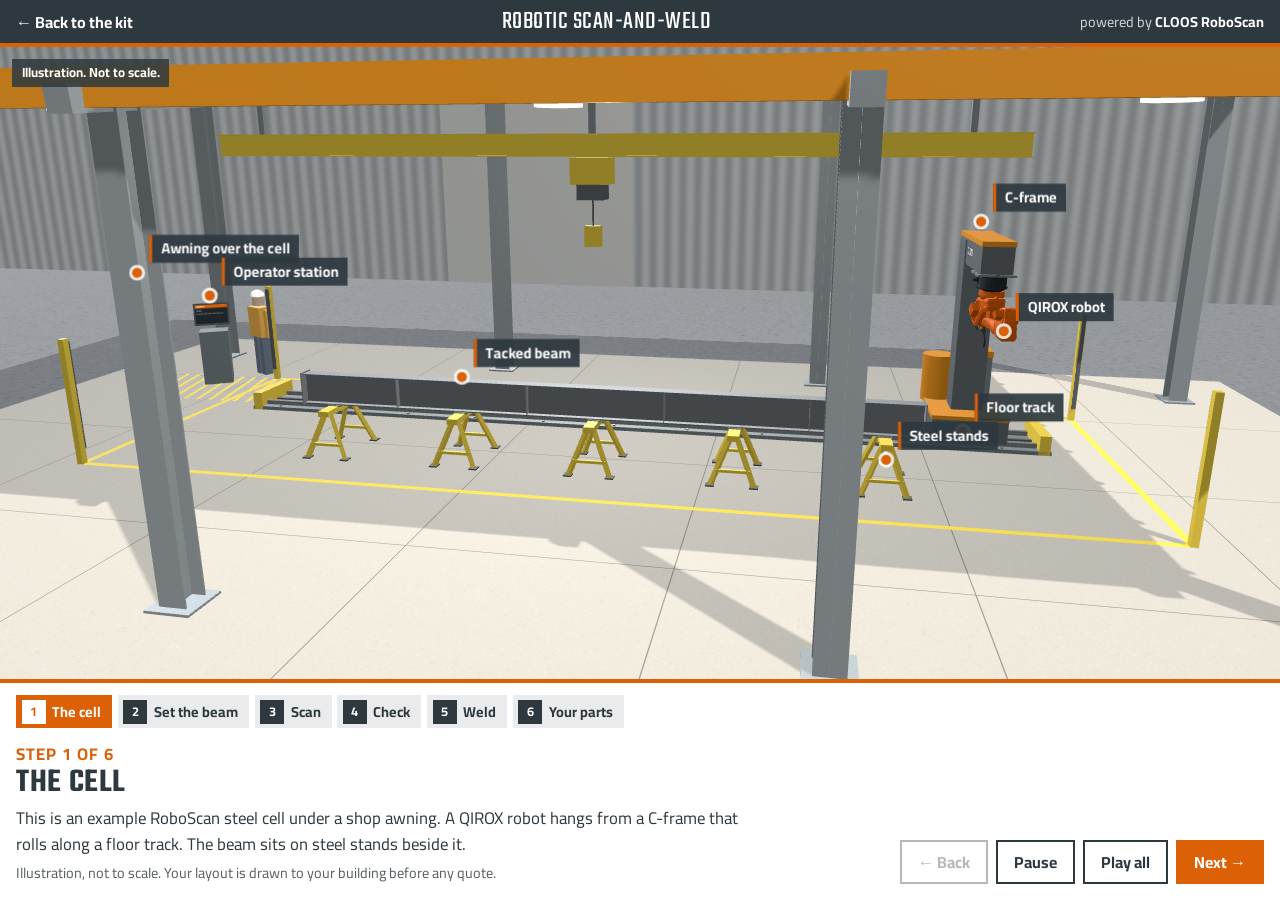
==== cell/index.html @ bac0d588 "Update RoboScan kit site" ====
<!doctype html>
<html lang="en">
<head>
<meta charset="utf-8">
<meta name="viewport" content="width=device-width, initial-scale=1, viewport-fit=cover">
<title>RoboScan steel cell in 3D | Robotic Scan-and-Weld</title>
<meta name="description" content="A step by step 3D look at a RoboScan steel cell: set the beam, scan it, check the joints, weld. Illustration, not to scale.">
<meta property="og:title" content="RoboScan steel cell in 3D">
<meta property="og:description" content="Set the beam, scan it, check the joints, weld. Illustration, not to scale.">
<meta property="og:image" content="https://cameroon3426.github.io/roboscan-kit/cell/poster.jpg">
<meta name="theme-color" content="#2e393f">
<link rel="stylesheet" href="cell.css">
</head>
<body data-step="1">
<header class="bar">
  <a class="bar__back" href="../">&larr; <span>Back to the kit</span></a>
  <p class="bar__name">Robotic Scan-and-Weld</p>
  <p class="powered">powered by <b>CLOOS RoboScan</b></p>
</header>

<main class="view">
  <div id="stage" class="stage" aria-label="3D view of a RoboScan steel cell. Drag to look around."></div>
  <div id="tags" class="tags" aria-hidden="true"></div>
  <p class="chip chip--note">Illustration. Not to scale.</p>
  <p class="chip chip--sped" id="sped" hidden>Shown sped up</p>
  <div class="loading" aria-live="polite"><span>Loading the 3D cell</span></div>
  <div class="fallback" id="fallback">
    <h1>The 3D view could not start</h1>
    <p data-why>This browser has 3D turned off.</p>
    <p><a class="btn btn--primary" href="../#walk-4">See the cell on video instead</a></p>
  </div>
</main>

<section class="panel" aria-label="Walkthrough">
  <ol class="chips" aria-label="Steps">
    <li><button type="button" data-go="1"><span class="chips__n">1</span><span class="chips__t">The cell</span></button></li>
    <li><button type="button" data-go="2"><span class="chips__n">2</span><span class="chips__t">Set the beam</span></button></li>
    <li><button type="button" data-go="3"><span class="chips__n">3</span><span class="chips__t">Scan</span></button></li>
    <li><button type="button" data-go="4"><span class="chips__n">4</span><span class="chips__t">Check</span></button></li>
    <li><button type="button" data-go="5"><span class="chips__n">5</span><span class="chips__t">Weld</span></button></li>
    <li><button type="button" data-go="6"><span class="chips__n">6</span><span class="chips__t">Your parts</span></button></li>
  </ol>
  <div class="panel__body">
    <article data-step="1">
      <p class="kicker">Step 1 of 6</p>
      <h1>The cell</h1>
      <p>This is an example RoboScan steel cell under a shop awning. A QIROX robot hangs from a C-frame that rolls along a floor track. The beam sits on steel stands beside it.</p>
<p class="note">Illustration, not to scale. Your layout is drawn to your building before any quote.</p>    </article>
    <article data-step="2" hidden>
      <p class="kicker">Step 2 of 6</p>
      <h1>Set the beam</h1>
      <p>The crane sets the tacked beam on the stands. Tacks stay under 5 mm (0.20 in) and off the corners. The track has to be longer than the longest part.</p>
    </article>
    <article data-step="3" hidden>
      <p class="kicker">Step 3 of 6</p>
      <h1>Scan it</h1>
      <p>The C-frame drives the length of the beam while the laser scanner measures it. The program is made from the scan, so nobody teaches points by hand.</p>
    </article>
    <article data-step="4" hidden>
      <p class="kicker">Step 4 of 6</p>
      <h1>Check the joints</h1>
      <p>The scan finds the joints the laser can see. The operator checks them on the screen, then starts the weld. Joints on the far side are out of view, so the beam is turned for those.</p>
    </article>
    <article data-step="5" hidden>
      <p class="kicker">Step 5 of 6</p>
      <h1>Weld</h1>
      <p>The robot welds each joint the scan found. The C-frame moves to the next stiffener on its own.</p>
<p class="note">Shown sped up. Weld time depends on your part.</p>    </article>
    <article data-step="6" hidden>
      <p class="kicker">Step 6 of 6</p>
      <h1>Your parts next</h1>
      <p>Every shop and every part is different. Send a drawing or a photo to your JPS rep and we run a fit check before any quote.</p>
      <p class="cta">
        <a class="btn btn--primary" href="mailto:cjj@jpsint.com?subject=RoboScan%20fit%20check">Email Casey Janes</a>
        <a class="btn btn--ghost" href="../">Back to the kit</a>
      </p>
    </article>
  </div>
  <div class="panel__ctrl">
    <button type="button" class="btn btn--ghost" id="prev">&larr; Back</button>
    <button type="button" class="btn btn--ghost" id="play" aria-pressed="false"><span>Pause</span></button>
    <button type="button" class="btn btn--ghost btn--tour" id="tour" aria-pressed="false">Play all</button>
    <button type="button" class="btn btn--primary" id="next">Next &rarr;</button>
  </div>
</section>

<script src="vendor/three.min.js"></script>
<script src="vendor/OrbitControls.js"></script>
<script src="qrc410.js"></script>
<script src="scene.js"></script>
</body>
</html>
---- cell/cell.css ----
/* RoboScan 3D cell page. Same tokens as the kit page: black-grey carries it, orange marks what matters. */
@font-face { font-family: "Teko"; font-weight: 300 700; font-display: swap; src: url(../static/fonts/Teko-latin.woff2) format("woff2"); }
@font-face { font-family: "Cairo"; font-weight: 200 1000; font-display: swap; src: url(../static/fonts/Cairo-latin.woff2) format("woff2"); }

:root {
  --orange: #db6006;
  --orange-hover: #e16d18;
  --bg-100: #2e393f;
  --bg-80: #585f64;
  --bg-20: #d5d7d8;
  --bg-10: #eaebec;
  --white: #fff;
  --font-display: "Teko", "Bahnschrift Condensed", "Arial Narrow", sans-serif;
  --font-body: "Cairo", "Segoe UI", Arial, system-ui, sans-serif;
  --panel-h: 15.5rem;
}
*, *::before, *::after { box-sizing: border-box; }
[hidden] { display: none !important; }
html, body { height: 100%; }
body {
  margin: 0; background: var(--bg-100); color: var(--white);
  font-family: var(--font-body); font-size: 16px; line-height: 1.5;
  display: grid; grid-template-rows: auto 1fr auto; overflow: hidden;
  -webkit-font-smoothing: antialiased;
}

.bar { display: flex; align-items: center; gap: 1rem; padding: .55rem 1rem; border-bottom: 4px solid var(--orange); background: var(--bg-100); }
.bar__back { color: var(--white); text-decoration: none; font-weight: 700; white-space: nowrap; }
.bar__back:hover span { text-decoration: underline; }
.bar__name { margin: 0; font-family: var(--font-display); font-size: 1.6rem; line-height: 1; letter-spacing: .02em; text-transform: uppercase; flex: 1; text-align: center; }
.powered { margin: 0; font-size: .9rem; color: var(--bg-20); white-space: nowrap; }
.powered b { color: var(--white); }

.view { position: relative; min-height: 0; }
.stage { position: absolute; inset: 0; }
.stage canvas { display: block; width: 100%; height: 100%; touch-action: none; cursor: grab; }
.stage canvas:active { cursor: grabbing; }

.tags { position: absolute; inset: 0; pointer-events: none; overflow: hidden; }
.tag { position: absolute; left: 0; top: 0; opacity: 0; transition: opacity .35s; will-change: transform; }
.tag.on { opacity: 1; }
.tag::before { content: ""; position: absolute; left: -5px; top: -5px; width: 10px; height: 10px; border-radius: 50%; background: var(--orange); box-shadow: 0 0 0 3px rgba(255,255,255,.85); }
.tag span { position: absolute; left: 12px; bottom: 10px; white-space: nowrap; background: rgba(46,57,63,.92); color: var(--white); font-weight: 700; font-size: .92rem; padding: .2rem .55rem; border-left: 3px solid var(--orange); }

.chip { position: absolute; z-index: 2; margin: 0; padding: .25rem .6rem; font-size: .82rem; font-weight: 700; background: rgba(46,57,63,.85); }
.chip--note { left: .75rem; top: .75rem; }
.chip--sped { right: .75rem; top: .75rem; background: var(--orange); }

.loading { position: absolute; inset: 0; display: grid; place-items: center; background: var(--bg-100); font-family: var(--font-display); font-size: 1.8rem; letter-spacing: .04em; text-transform: uppercase; transition: opacity .5s; }
body.ready .loading { opacity: 0; pointer-events: none; }
.fallback { display: none; position: absolute; inset: 0; padding: 2rem 1rem; text-align: center; background: var(--bg-100); }
body.no3d .fallback { display: block; }
body.no3d .loading { display: none; }
.fallback h1 { font-family: var(--font-display); font-weight: 600; text-transform: uppercase; font-size: 2rem; margin: 0 0 .5rem; }

.panel { background: var(--white); color: var(--bg-100); border-top: 4px solid var(--orange); display: grid; grid-template-columns: 1fr auto; grid-template-areas: "chips chips" "body ctrl"; gap: .5rem 1.5rem; padding: .75rem 1rem 1rem; }
.chips { grid-area: chips; list-style: none; margin: 0; padding: 0; display: flex; gap: .35rem; overflow-x: auto; scrollbar-width: none; }
.chips::-webkit-scrollbar { display: none; }
.chips button { display: flex; align-items: center; gap: .4rem; border: 0; background: var(--bg-10); color: var(--bg-100); font: inherit; font-weight: 700; font-size: .9rem; padding: .3rem .7rem .3rem .35rem; cursor: pointer; white-space: nowrap; }
.chips__n { display: inline-grid; place-items: center; width: 1.5rem; height: 1.5rem; background: var(--bg-100); color: var(--white); font-size: .8rem; }
.chips button.done .chips__n { background: var(--bg-80); }
.chips button.on { background: var(--orange); color: var(--white); }
.chips button.on .chips__n { background: var(--white); color: var(--orange); }
.chips button:focus-visible, .btn:focus-visible { outline: 3px solid var(--orange); outline-offset: 2px; }

.panel__body { grid-area: body; min-width: 0; }
.panel__body article { max-width: 46rem; }
.kicker { margin: .1rem 0 0; color: var(--orange); font-weight: 700; font-size: .85rem; text-transform: uppercase; letter-spacing: .06em; }
.panel h1 { margin: 0; font-family: var(--font-display); font-weight: 600; text-transform: uppercase; font-size: 2.1rem; line-height: 1; letter-spacing: .02em; }
.panel p { margin: .35rem 0 0; font-size: 1.05rem; }
.panel .note { font-size: .9rem; color: var(--bg-80); }
.cta { display: flex; flex-wrap: wrap; gap: .5rem; margin-top: .75rem !important; }

.panel__ctrl { grid-area: ctrl; display: flex; align-items: flex-end; gap: .5rem; }
.btn { display: inline-flex; align-items: center; justify-content: center; min-height: 2.75rem; padding: .45rem 1rem; border: 2px solid var(--bg-100); background: transparent; color: var(--bg-100); font: inherit; font-weight: 700; text-decoration: none; cursor: pointer; white-space: nowrap; }
.btn:disabled { opacity: .35; cursor: default; }
.btn--primary { background: var(--orange); border-color: var(--orange); color: var(--white); }
.btn--primary:hover { background: var(--orange-hover); border-color: var(--orange-hover); }
.btn--ghost:hover:not(:disabled) { background: var(--bg-10); }
.btn--tour[aria-pressed="true"] { background: var(--bg-100); color: var(--white); }
body.stepdone #next { animation: nudge 1.6s ease-in-out infinite; }
@keyframes nudge { 0%, 100% { box-shadow: 0 0 0 0 rgba(219,96,6,.0); } 50% { box-shadow: 0 0 0 6px rgba(219,96,6,.35); } }

/* clean frame for stills: no chrome, just the scene */
body.clean .bar, body.clean .panel, body.clean .chip, body.clean .tags { display: none; }
body.clean { grid-template-rows: 1fr; }

@media (max-width: 760px) {
  .bar { gap: .5rem; padding: .45rem .75rem; }
  .bar__back span { display: none; }
  .bar__name { font-size: 1.25rem; text-align: left; }
  .powered { font-size: .75rem; }
  .panel { grid-template-columns: 1fr; grid-template-areas: "chips" "body" "ctrl"; padding: .6rem .75rem .75rem; gap: .4rem; }
  .chips__t { display: none; }
  .chips button { padding: .3rem; }
  .chips button.on .chips__t { display: inline; }
  .panel h1 { font-size: 1.7rem; }
  .panel p { font-size: .95rem; }
  .panel__ctrl { justify-content: space-between; }
  .panel__ctrl .btn { flex: 1; padding: .4rem .5rem; }
  .btn--tour { display: none; }
  .tag span { font-size: .78rem; }
}
@media (prefers-reduced-motion: reduce) { body.stepdone #next { animation: none; } }
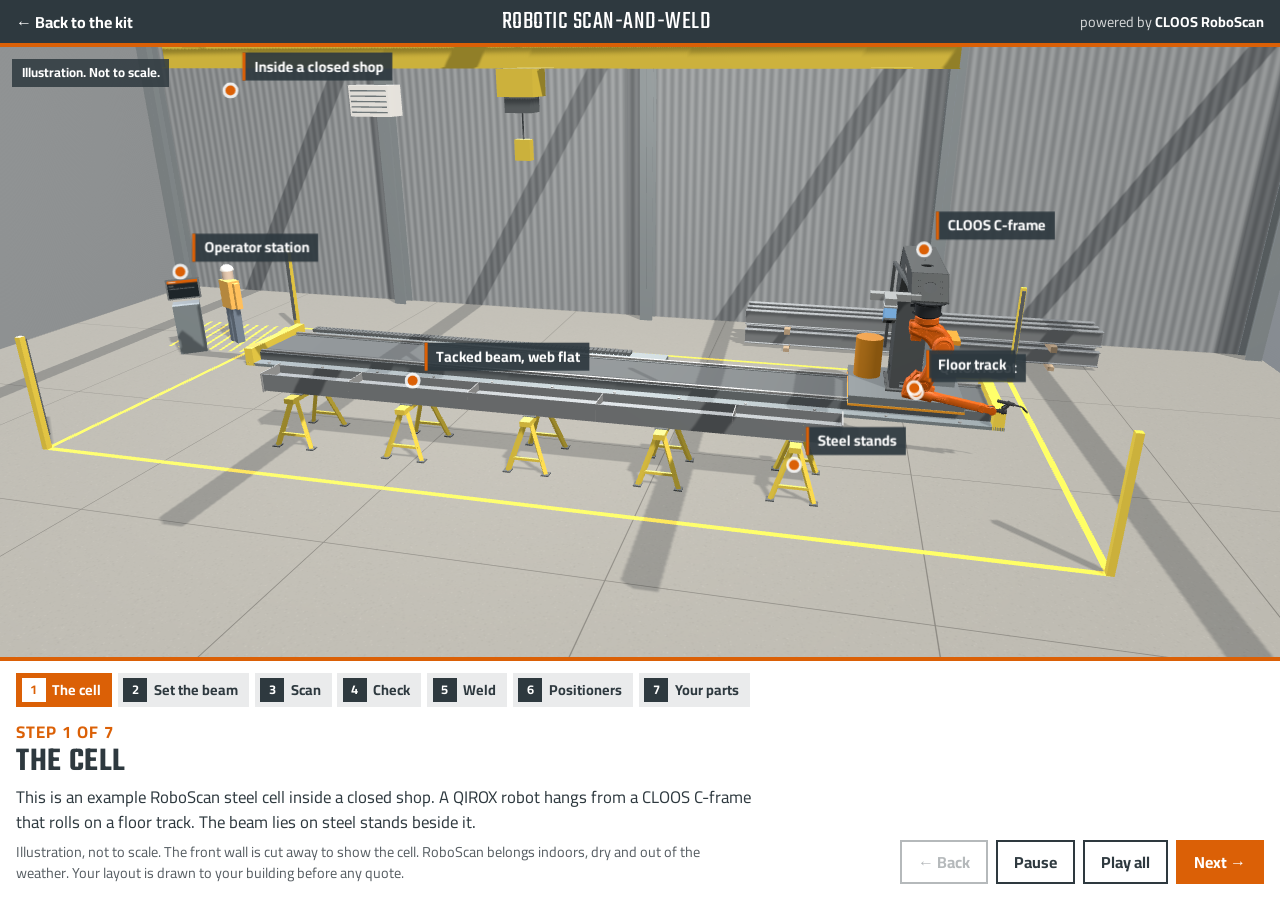
==== commit 87f7dfb7: "Update RoboScan kit site" ====
--- a/cell/index.html
+++ b/cell/index.html
@@ -38,36 +38,42 @@
     <li><button type="button" data-go="3"><span class="chips__n">3</span><span class="chips__t">Scan</span></button></li>
     <li><button type="button" data-go="4"><span class="chips__n">4</span><span class="chips__t">Check</span></button></li>
     <li><button type="button" data-go="5"><span class="chips__n">5</span><span class="chips__t">Weld</span></button></li>
-    <li><button type="button" data-go="6"><span class="chips__n">6</span><span class="chips__t">Your parts</span></button></li>
+    <li><button type="button" data-go="6"><span class="chips__n">6</span><span class="chips__t">Positioners</span></button></li>
+    <li><button type="button" data-go="7"><span class="chips__n">7</span><span class="chips__t">Your parts</span></button></li>
   </ol>
   <div class="panel__body">
     <article data-step="1">
-      <p class="kicker">Step 1 of 6</p>
+      <p class="kicker">Step 1 of 7</p>
       <h1>The cell</h1>
-      <p>This is an example RoboScan steel cell under a shop awning. A QIROX robot hangs from a C-frame that rolls along a floor track. The beam sits on steel stands beside it.</p>
-<p class="note">Illustration, not to scale. Your layout is drawn to your building before any quote.</p>    </article>
+      <p>This is an example RoboScan steel cell inside a closed shop. A QIROX robot hangs from a CLOOS C-frame that rolls on a floor track. The beam lies on steel stands beside it.</p>
+<p class="note">Illustration, not to scale. The front wall is cut away to show the cell. RoboScan belongs indoors, dry and out of the weather. Your layout is drawn to your building before any quote.</p>    </article>
     <article data-step="2" hidden>
-      <p class="kicker">Step 2 of 6</p>
+      <p class="kicker">Step 2 of 7</p>
       <h1>Set the beam</h1>
-      <p>The crane sets the tacked beam on the stands. Tacks stay under 5 mm (0.20 in) and off the corners. The track has to be longer than the longest part.</p>
+      <p>The crane sets the tacked beam on the stands, web flat. Tacks stay under 5 mm (0.20 in) and off the corners. The track has to be longer than the longest part.</p>
     </article>
     <article data-step="3" hidden>
-      <p class="kicker">Step 3 of 6</p>
+      <p class="kicker">Step 3 of 7</p>
       <h1>Scan it</h1>
-      <p>The C-frame drives the length of the beam while the laser scanner measures it. The program is made from the scan, so nobody teaches points by hand.</p>
+      <p>The laser scanner rides on the C-frame. As the C-frame drives the length of the beam, it scans the web and every joint the robot is about to weld. The program is made from the scan, so nobody teaches points by hand.</p>
     </article>
     <article data-step="4" hidden>
-      <p class="kicker">Step 4 of 6</p>
+      <p class="kicker">Step 4 of 7</p>
       <h1>Check the joints</h1>
-      <p>The scan finds the joints the laser can see. The operator checks them on the screen, then starts the weld. Joints on the far side are out of view, so the beam is turned for those.</p>
+      <p>The scan finds the joints the laser can see. The operator checks them on the screen, then starts the weld. Joints on the underside are out of view, so the beam is turned for those.</p>
     </article>
     <article data-step="5" hidden>
-      <p class="kicker">Step 5 of 6</p>
+      <p class="kicker">Step 5 of 7</p>
       <h1>Weld</h1>
-      <p>The robot welds each joint the scan found. The C-frame moves to the next stiffener on its own.</p>
+      <p>The robot welds each joint the scan found. The C-frame moves it along the beam from joint to joint.</p>
 <p class="note">Shown sped up. Weld time depends on your part.</p>    </article>
     <article data-step="6" hidden>
-      <p class="kicker">Step 6 of 6</p>
+      <p class="kicker">Step 6 of 7</p>
+      <h1>Option: positioners</h1>
+      <p>Instead of stands, the beam can sit in two ring positioners. They turn the beam so the joints on the other side face the robot.</p>
+<p class="note">An option. Ask your JPS rep what fits your parts.</p>    </article>
+    <article data-step="7" hidden>
+      <p class="kicker">Step 7 of 7</p>
       <h1>Your parts next</h1>
       <p>Every shop and every part is different. Send a drawing or a photo to your JPS rep and we run a fit check before any quote.</p>
       <p class="cta">
@@ -87,6 +93,7 @@
 <script src="vendor/three.min.js"></script>
 <script src="vendor/OrbitControls.js"></script>
 <script src="qrc410.js"></script>
+<script src="cframe.js"></script>
 <script src="scene.js"></script>
 </body>
 </html>
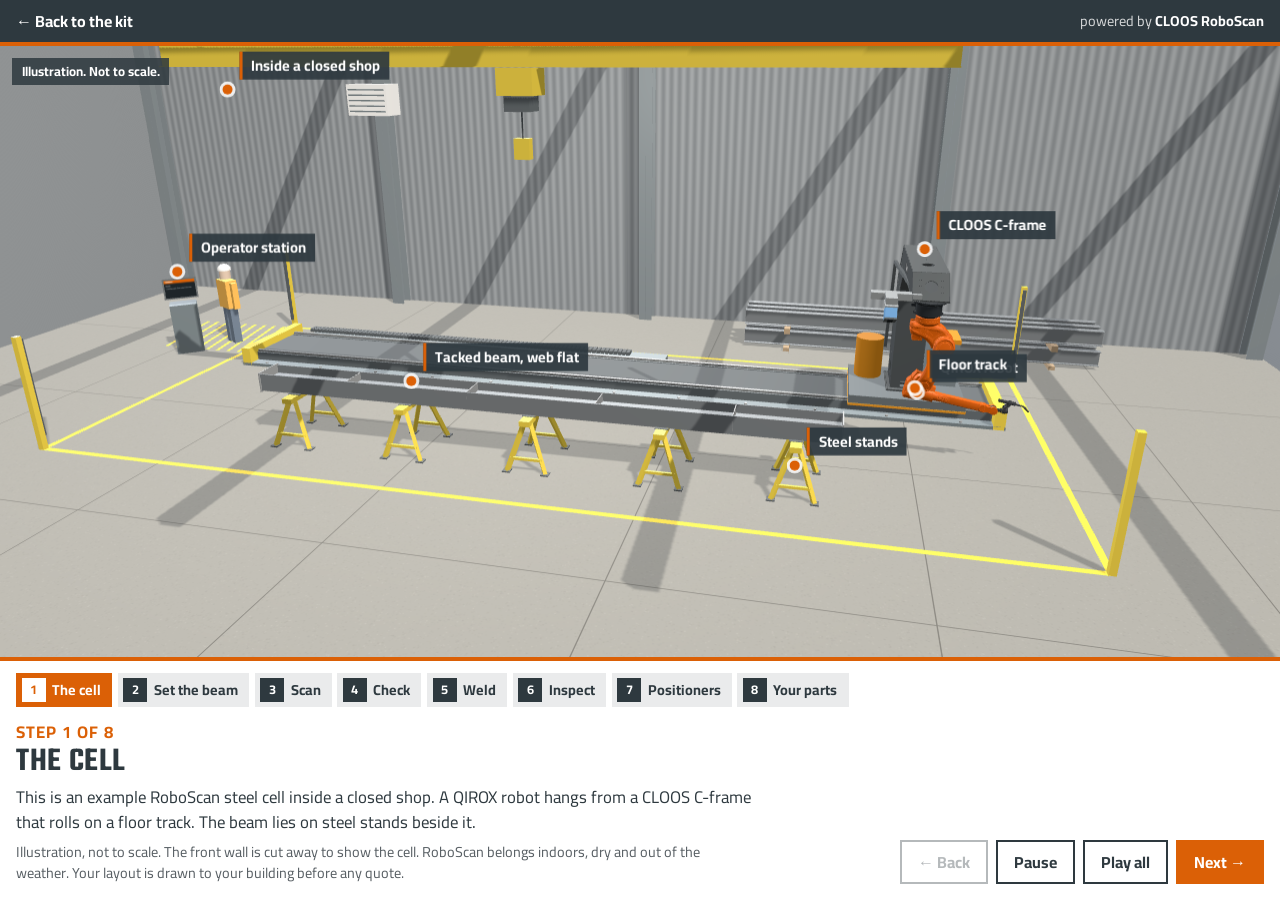
==== commit e81b192e: "Update RoboScan kit site" ====
--- a/cell/index.html
+++ b/cell/index.html
@@ -3,7 +3,7 @@
 <head>
 <meta charset="utf-8">
 <meta name="viewport" content="width=device-width, initial-scale=1, viewport-fit=cover">
-<title>RoboScan steel cell in 3D | Robotic Scan-and-Weld</title>
+<title>RoboScan steel cell in 3D</title>
 <meta name="description" content="A step by step 3D look at a RoboScan steel cell: set the beam, scan it, check the joints, weld. Illustration, not to scale.">
 <meta property="og:title" content="RoboScan steel cell in 3D">
 <meta property="og:description" content="Set the beam, scan it, check the joints, weld. Illustration, not to scale.">
@@ -14,7 +14,6 @@
 <body data-step="1">
 <header class="bar">
   <a class="bar__back" href="../">&larr; <span>Back to the kit</span></a>
-  <p class="bar__name">Robotic Scan-and-Weld</p>
   <p class="powered">powered by <b>CLOOS RoboScan</b></p>
 </header>
 
@@ -38,42 +37,48 @@
     <li><button type="button" data-go="3"><span class="chips__n">3</span><span class="chips__t">Scan</span></button></li>
     <li><button type="button" data-go="4"><span class="chips__n">4</span><span class="chips__t">Check</span></button></li>
     <li><button type="button" data-go="5"><span class="chips__n">5</span><span class="chips__t">Weld</span></button></li>
-    <li><button type="button" data-go="6"><span class="chips__n">6</span><span class="chips__t">Positioners</span></button></li>
-    <li><button type="button" data-go="7"><span class="chips__n">7</span><span class="chips__t">Your parts</span></button></li>
+    <li><button type="button" data-go="6"><span class="chips__n">6</span><span class="chips__t">Inspect</span></button></li>
+    <li><button type="button" data-go="7"><span class="chips__n">7</span><span class="chips__t">Positioners</span></button></li>
+    <li><button type="button" data-go="8"><span class="chips__n">8</span><span class="chips__t">Your parts</span></button></li>
   </ol>
   <div class="panel__body">
     <article data-step="1">
-      <p class="kicker">Step 1 of 7</p>
+      <p class="kicker">Step 1 of 8</p>
       <h1>The cell</h1>
       <p>This is an example RoboScan steel cell inside a closed shop. A QIROX robot hangs from a CLOOS C-frame that rolls on a floor track. The beam lies on steel stands beside it.</p>
 <p class="note">Illustration, not to scale. The front wall is cut away to show the cell. RoboScan belongs indoors, dry and out of the weather. Your layout is drawn to your building before any quote.</p>    </article>
     <article data-step="2" hidden>
-      <p class="kicker">Step 2 of 7</p>
+      <p class="kicker">Step 2 of 8</p>
       <h1>Set the beam</h1>
       <p>The crane sets the tacked beam on the stands, web flat. Tacks stay under 5 mm (0.20 in) and off the corners. The track has to be longer than the longest part.</p>
     </article>
     <article data-step="3" hidden>
-      <p class="kicker">Step 3 of 7</p>
+      <p class="kicker">Step 3 of 8</p>
       <h1>Scan it</h1>
       <p>The laser scanner rides on the C-frame. As the C-frame drives the length of the beam, it scans the web and every joint the robot is about to weld. The program is made from the scan, so nobody teaches points by hand.</p>
     </article>
     <article data-step="4" hidden>
-      <p class="kicker">Step 4 of 7</p>
+      <p class="kicker">Step 4 of 8</p>
       <h1>Check the joints</h1>
       <p>The scan finds the joints the laser can see. The operator checks them on the screen, then starts the weld. Joints on the underside are out of view, so the beam is turned for those.</p>
     </article>
     <article data-step="5" hidden>
-      <p class="kicker">Step 5 of 7</p>
+      <p class="kicker">Step 5 of 8</p>
       <h1>Weld</h1>
       <p>The robot welds each joint the scan found. The C-frame moves it along the beam from joint to joint.</p>
 <p class="note">Shown sped up. Weld time depends on your part.</p>    </article>
     <article data-step="6" hidden>
-      <p class="kicker">Step 6 of 7</p>
+      <p class="kicker">Step 6 of 8</p>
+      <h1>Check the welds</h1>
+      <p>With the robot parked, the operator walks the beam and checks every weld by eye and with a gauge, then touches up anything that needs it. The scan finds the joints. It does not inspect finished welds.</p>
+<p class="note">This step is manual. Plan for it in the cycle.</p>    </article>
+    <article data-step="7" hidden>
+      <p class="kicker">Step 7 of 8</p>
       <h1>Option: positioners</h1>
       <p>Instead of stands, the beam can sit in two ring positioners. They turn the beam so the joints on the other side face the robot.</p>
 <p class="note">An option. Ask your JPS rep what fits your parts.</p>    </article>
-    <article data-step="7" hidden>
-      <p class="kicker">Step 7 of 7</p>
+    <article data-step="8" hidden>
+      <p class="kicker">Step 8 of 8</p>
       <h1>Your parts next</h1>
       <p>Every shop and every part is different. Send a drawing or a photo to your JPS rep and we run a fit check before any quote.</p>
       <p class="cta">
--- a/cell/cell.css
+++ b/cell/cell.css
@@ -24,10 +24,9 @@
   -webkit-font-smoothing: antialiased;
 }
 
-.bar { display: flex; align-items: center; gap: 1rem; padding: .55rem 1rem; border-bottom: 4px solid var(--orange); background: var(--bg-100); }
+.bar { display: flex; align-items: center; justify-content: space-between; gap: 1rem; padding: .55rem 1rem; border-bottom: 4px solid var(--orange); background: var(--bg-100); }
 .bar__back { color: var(--white); text-decoration: none; font-weight: 700; white-space: nowrap; }
 .bar__back:hover span { text-decoration: underline; }
-.bar__name { margin: 0; font-family: var(--font-display); font-size: 1.6rem; line-height: 1; letter-spacing: .02em; text-transform: uppercase; flex: 1; text-align: center; }
 .powered { margin: 0; font-size: .9rem; color: var(--bg-20); white-space: nowrap; }
 .powered b { color: var(--white); }
 
@@ -88,7 +87,6 @@
 @media (max-width: 760px) {
   .bar { gap: .5rem; padding: .45rem .75rem; }
   .bar__back span { display: none; }
-  .bar__name { font-size: 1.25rem; text-align: left; }
   .powered { font-size: .75rem; }
   .panel { grid-template-columns: 1fr; grid-template-areas: "chips" "body" "ctrl"; padding: .6rem .75rem .75rem; gap: .4rem; }
   .chips__t { display: none; }
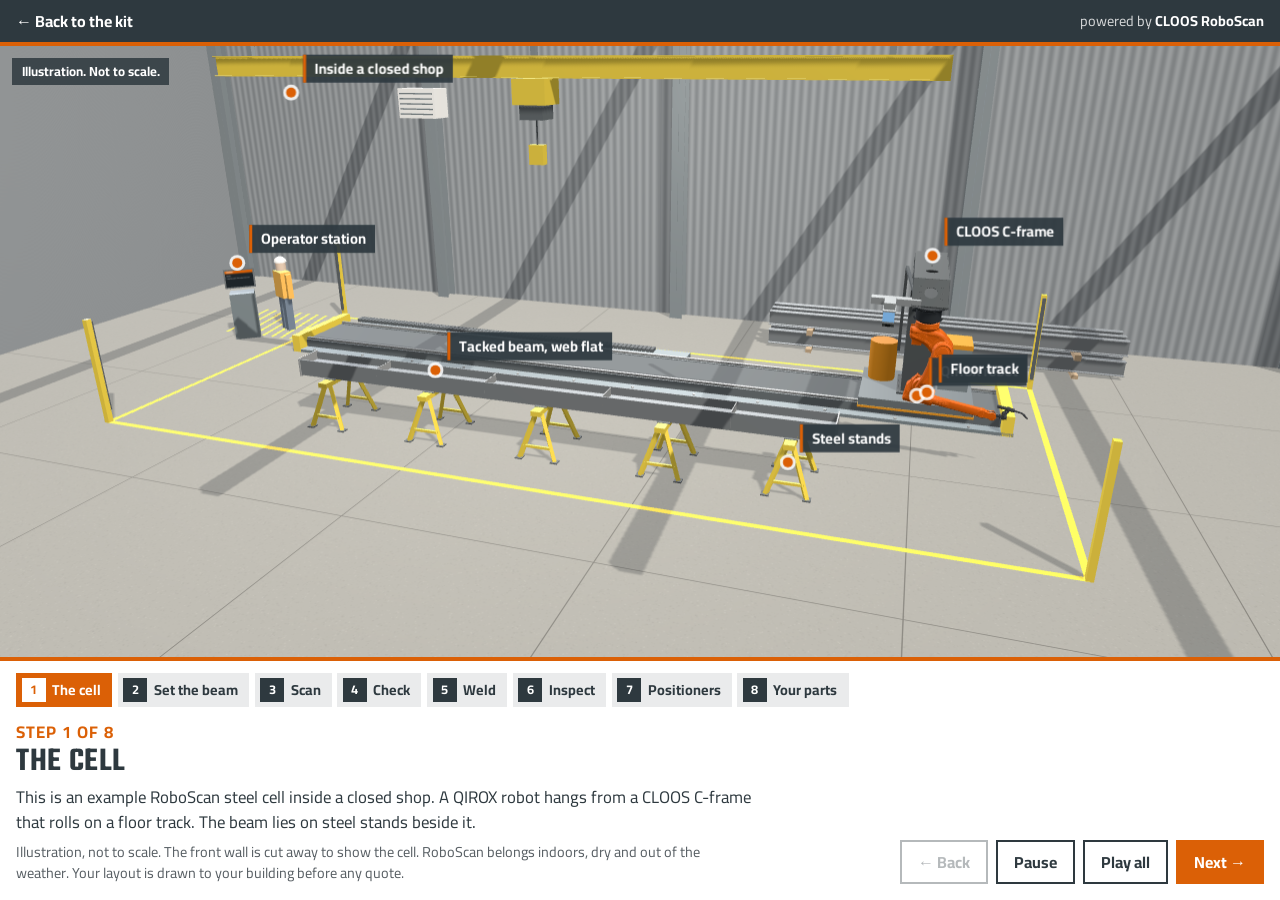
==== commit 83d36f7f: "Update RoboScan kit site" ====
--- a/cell/index.html
+++ b/cell/index.html
@@ -80,10 +80,10 @@
     <article data-step="8" hidden>
       <p class="kicker">Step 8 of 8</p>
       <h1>Your parts next</h1>
-      <p>Every shop and every part is different. Send a drawing or a photo to your JPS rep and we run a fit check before any quote.</p>
+      <p>Every shop and every part is different. Send a drawing or a photo to CLOOS Americas and we run a fit check before any quote.</p>
       <p class="cta">
-        <a class="btn btn--primary" href="mailto:cjj@jpsint.com?subject=RoboScan%20fit%20check">Email Casey Janes</a>
-        <a class="btn btn--ghost" href="../">Back to the kit</a>
+        <a class="btn btn--primary" href="mailto:cmontbriand@cloosrobot.com?subject=RoboScan%20fit%20check">Contact CLOOS Americas</a>
+<a class="btn btn--ghost" href="tel:+18479082233">Call 847.908.2233</a>        <a class="btn btn--ghost" href="../">Back to the kit</a>
       </p>
     </article>
   </div>
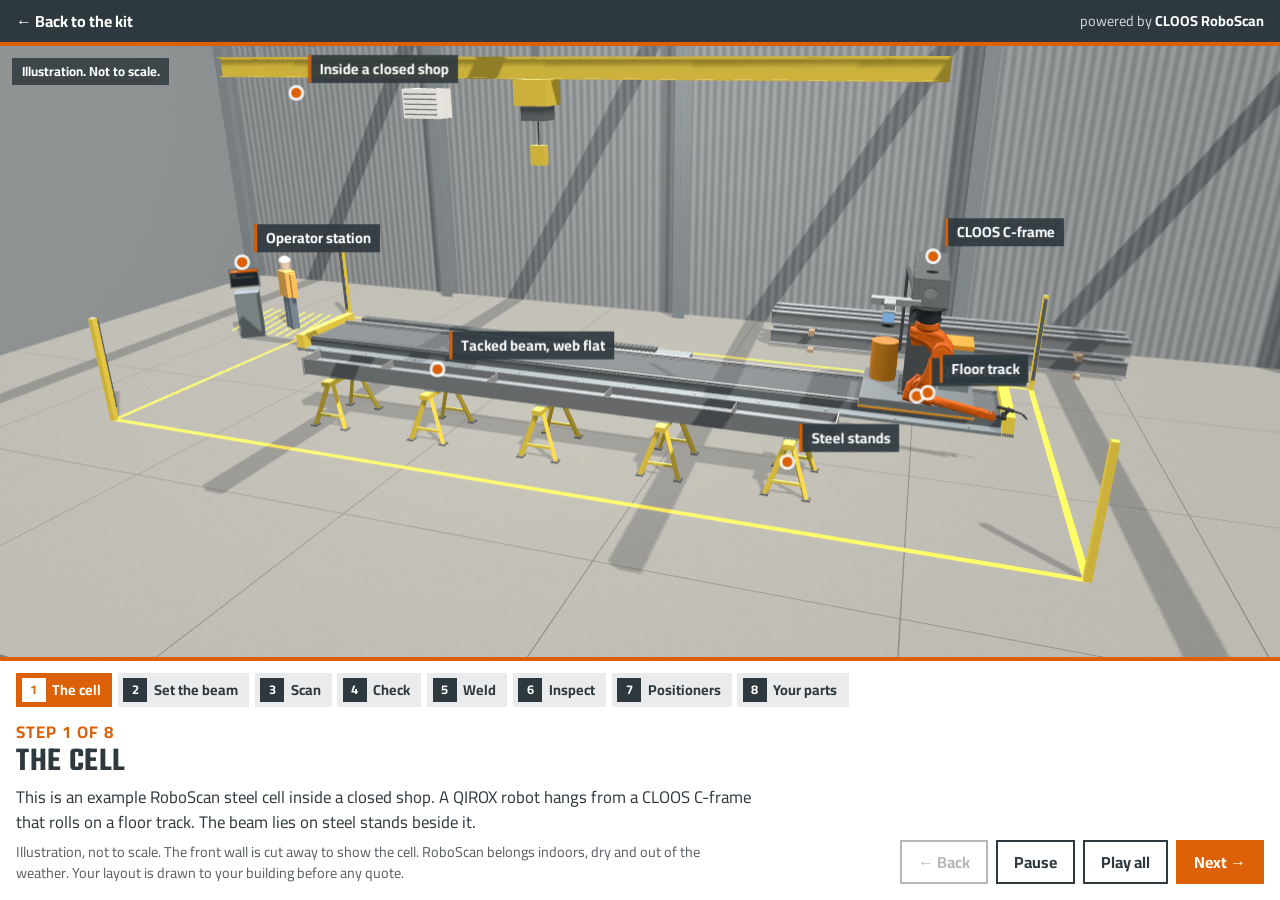
==== commit 8dfcd99f: "Update RoboScan kit site" ====
--- a/cell/index.html
+++ b/cell/index.html
@@ -7,7 +7,7 @@
 <meta name="description" content="A step by step 3D look at a RoboScan steel cell: set the beam, scan it, check the joints, weld. Illustration, not to scale.">
 <meta property="og:title" content="RoboScan steel cell in 3D">
 <meta property="og:description" content="Set the beam, scan it, check the joints, weld. Illustration, not to scale.">
-<meta property="og:image" content="https://cameroon3426.github.io/roboscan-kit/cell/poster.jpg">
+<meta property="og:image" content="https://cloos-americas.github.io/roboscan-kit/cell/poster.jpg">
 <meta name="theme-color" content="#2e393f">
 <link rel="stylesheet" href="cell.css">
 </head>
